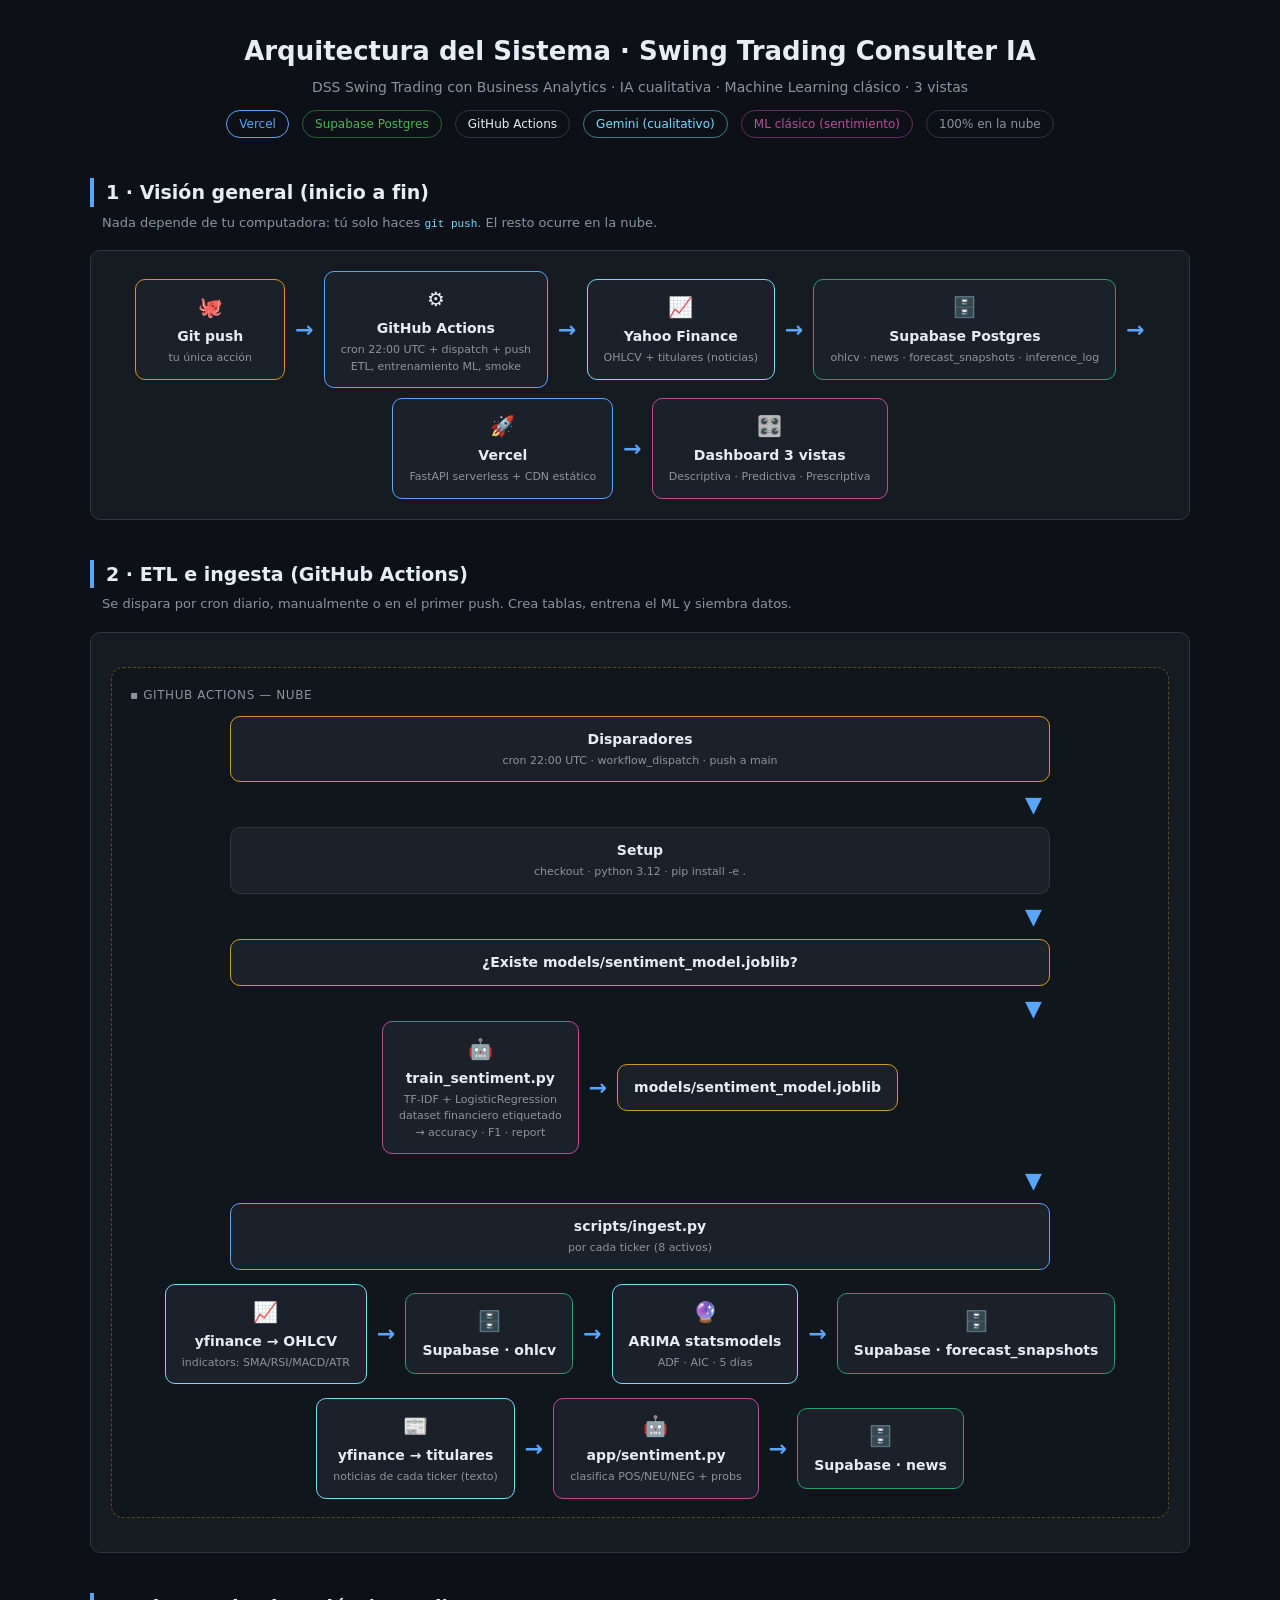
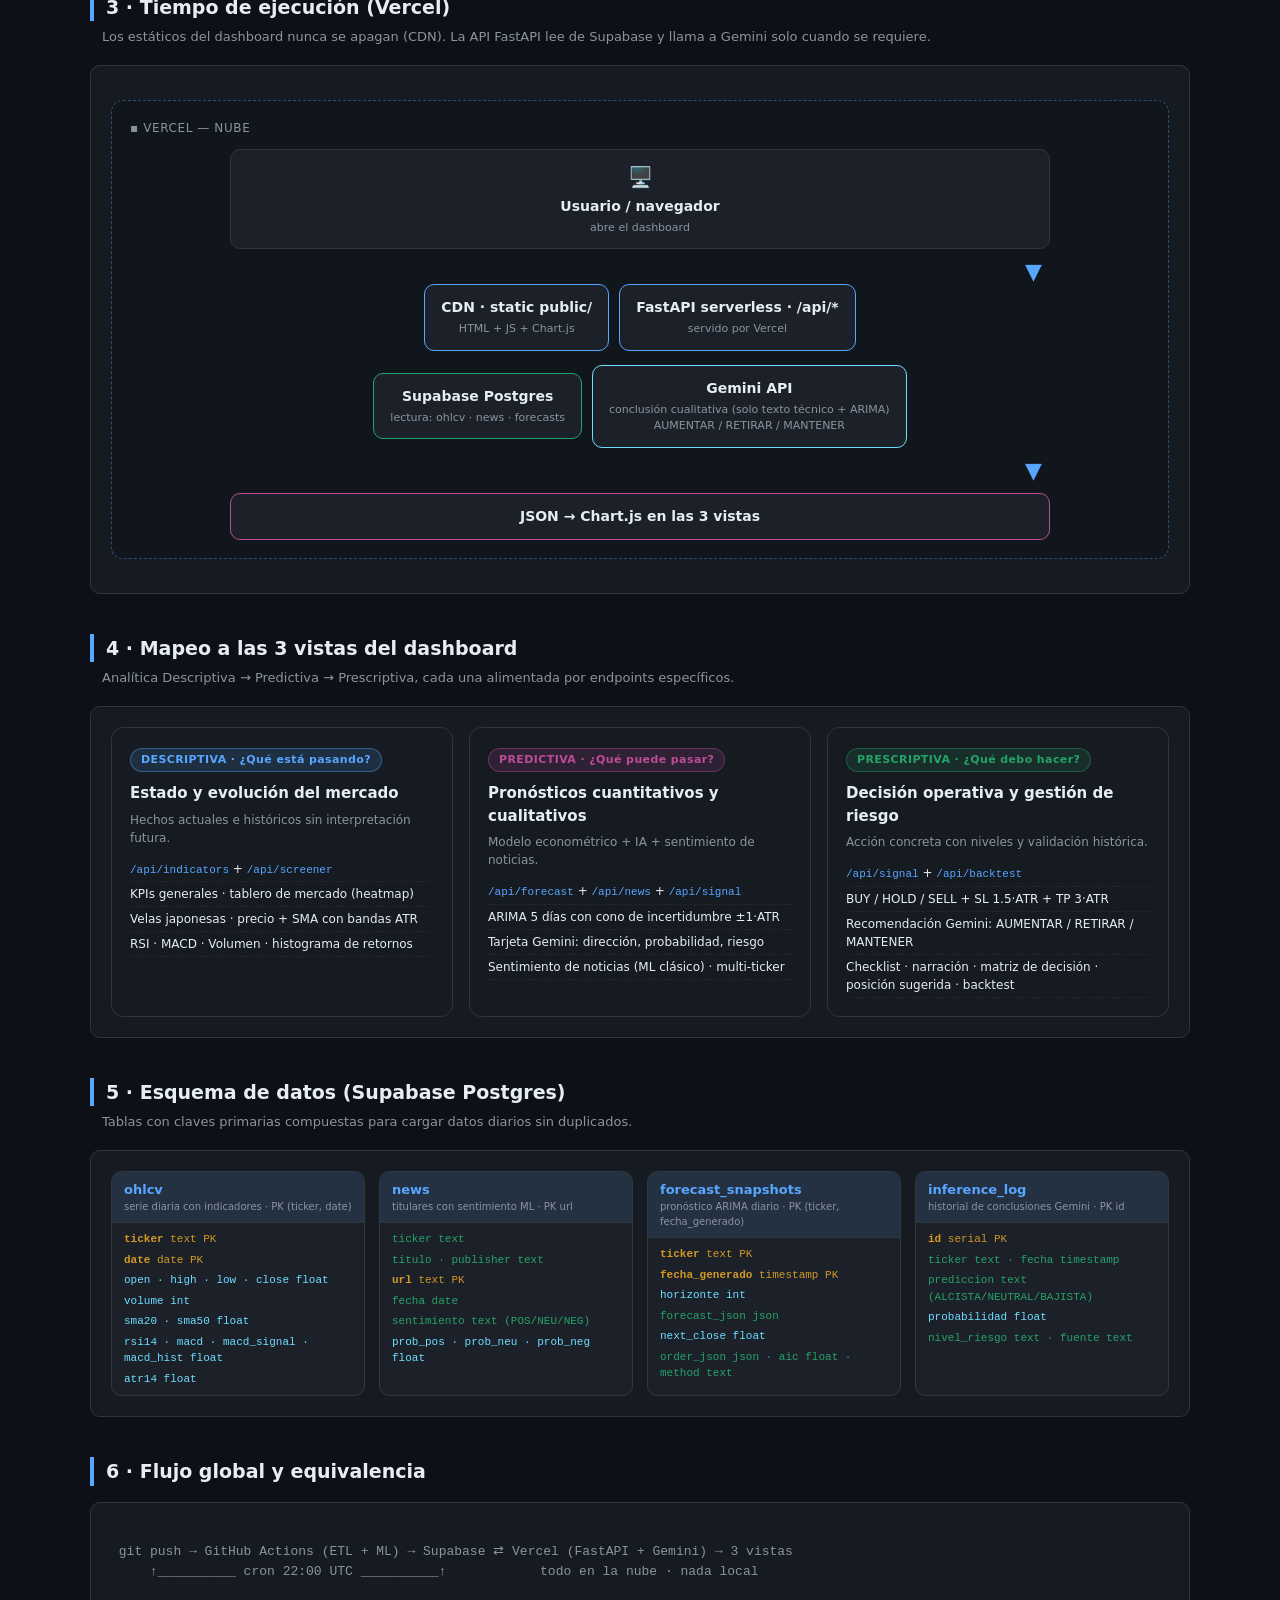
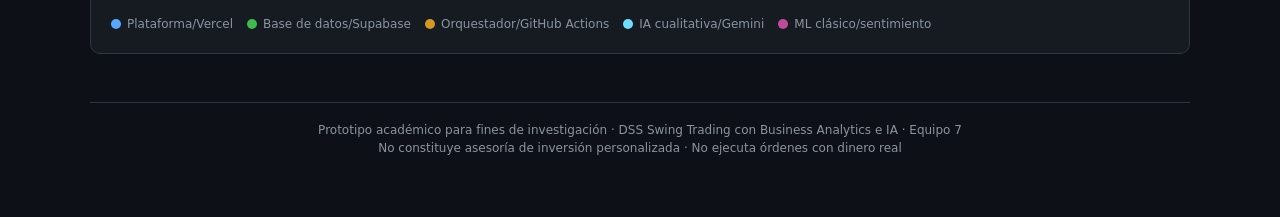
==== docs/arquitectura.html @ 095421c3 "Migracion a nube, etl , sentimiento, panel" ====
<!DOCTYPE html>
<html lang="es">
<head>
<meta charset="UTF-8" />
<meta name="viewport" content="width=device-width, initial-scale=1.0" />
<title>Arquitectura del Sistema · Swing Trading Consulter IA</title>
<style>
  :root {
    --bg: #0d1117;
    --panel: #161b22;
    --panel2: #1c2129;
    --border: #30363d;
    --text: #e6edf3;
    --muted: #8b949e;
    --accent: #58a6ff;
    --green: #26a269;
    --red: #f14c4c;
    --yellow: #d29922;
    --purple: #bc4c9a;
    --cyan: #6fddff;
  }
  * { box-sizing: border-box; margin: 0; padding: 0; }
  body {
    background: var(--bg);
    color: var(--text);
    font-family: "Segoe UI", system-ui, -apple-system, sans-serif;
    line-height: 1.5;
    padding: 32px 20px 60px;
  }
  .wrap { max-width: 1100px; margin: 0 auto; }
  header { text-align: center; margin-bottom: 34px; }
  header h1 { font-size: 26px; color: var(--text); }
  header p { color: var(--muted); font-size: 14px; margin-top: 6px; }
  header .badge-row { margin-top: 12px; }
  .badge {
    display: inline-block; padding: 4px 12px; border-radius: 999px;
    border: 1px solid var(--border); color: var(--muted); font-size: 12px; margin: 0 4px;
  }
  .badge-supabase { border-color: rgba(63,185,80,.5); color: #3fb950; }
  .badge-gh { border-color: var(--border); color: var(--text); }
  .badge-vercel { border-color: var(--accent); color: var(--accent); }
  .badge-gemini { border-color: rgba(111,221,255,.5); color: var(--cyan); }
  .badge-ml { border-color: rgba(188,76,154,.5); color: var(--purple); }

  section { margin-top: 40px; }
  h2 {
    font-size: 19px; color: var(--text); margin-bottom: 6px;
    padding-left: 12px; border-left: 4px solid var(--accent);
  }
  .sub { color: var(--muted); font-size: 13px; margin-bottom: 18px; padding-left: 12px; }

  .card {
    background: var(--panel); border: 1px solid var(--border); border-radius: 10px;
    padding: 20px; margin: 16px 0;
  }

  /* ---------- Nodos de flujo ---------- */
  .flow { display: flex; flex-wrap: wrap; align-items: center; gap: 10px; justify-content: center; }
  .flow.v { flex-direction: column; align-items: stretch; max-width: 820px; margin: 0 auto; }
  .node {
    background: var(--panel2); border: 1px solid var(--border); border-radius: 10px;
    padding: 12px 16px; min-width: 150px; text-align: center;
  }
  .node b { display: block; font-size: 14px; }
  .node small { display: block; color: var(--muted); font-size: 11px; margin-top: 3px; }
  .node .ic { font-size: 20px; display: block; margin-bottom: 4px; }
  .arrow { color: var(--accent); font-size: 22px; font-weight: 700; }
  .arrow.down { writing-mode: vertical-rl; }

  .node.primary { border-color: var(--accent); }
  .node.green { border-color: var(--green); }
  .node.purple { border-color: var(--purple); }
  .node.cyan { border-color: var(--cyan); }
  .node.yellow { border-color: var(--yellow); }

  .box {
    background: rgba(13,17,23,.5); border: 1px dashed var(--border); border-radius: 12px;
    padding: 18px; margin: 14px 0;
  }
  .box .box-label {
    font-size: 12px; text-transform: uppercase; letter-spacing: .6px;
    color: var(--muted); margin-bottom: 12px;
  }
  .box.github { border-color: rgba(210,153,34,.4); }
  .box.vercel { border-color: rgba(88,166,255,.4); }
  .box.supabase { border-color: rgba(63,185,80,.4); }

  /* ---------- Esquema de datos ---------- */
  .schema { display: grid; grid-template-columns: repeat(auto-fit, minmax(240px, 1fr)); gap: 14px; }
  .table {
    background: var(--panel2); border: 1px solid var(--border); border-radius: 10px; overflow: hidden;
  }
  .table .t-head {
    background: rgba(88,166,255,.12); border-bottom: 1px solid var(--border);
    padding: 8px 12px; font-weight: 600; font-size: 13px; color: var(--accent);
  }
  .table .t-head small { color: var(--muted); font-weight: 400; display: block; font-size: 10px; }
  .table .t-body { padding: 6px 12px; font-family: "Cascadia Code", Consolas, monospace; font-size: 11px; }
  .table .t-body div { padding: 2px 0; color: var(--muted); }
  .table .t-body .pk { color: var(--yellow); }
  .table .t-body .num { color: var(--cyan); }
  .table .t-body .txt { color: var(--green); }

  /* ---------- Mapeo 3 vistas ---------- */
  .views { display: grid; grid-template-columns: repeat(auto-fit, minmax(280px, 1fr)); gap: 16px; }
  .view {
    background: var(--panel); border: 1px solid var(--border); border-radius: 12px;
    padding: 18px; position: relative;
  }
  .view .view-tag {
    display: inline-block; padding: 3px 10px; border-radius: 999px;
    font-size: 11px; font-weight: 600; letter-spacing: .4px; margin-bottom: 10px;
  }
  .tag-descr { background: rgba(88,166,255,.15); color: var(--accent); border: 1px solid rgba(88,166,255,.4); }
  .tag-pred { background: rgba(188,76,154,.15); color: var(--purple); border: 1px solid rgba(188,76,154,.4); }
  .tag-pres { background: rgba(38,162,105,.15); color: var(--green); border: 1px solid rgba(38,162,105,.4); }
  .view h3 { font-size: 15px; margin-bottom: 6px; }
  .view p { color: var(--muted); font-size: 12px; }
  .view ul { list-style: none; margin-top: 10px; }
  .view ul li { font-size: 12px; color: var(--text); padding: 3px 0; border-bottom: 1px dashed rgba(48,54,61,.5); }
  .view ul li b { font-family: "Cascadia Code", Consolas, monospace; font-size: 11px; color: var(--accent); font-weight: 500; }

  /* ---------- Leyenda / equilibrio ---------- */
  .legend { display: flex; flex-wrap: wrap; gap: 14px; margin-top: 8px; }
  .legend span { font-size: 12px; color: var(--muted); display: flex; align-items: center; gap: 6px; }
  .dot { width: 10px; height: 10px; border-radius: 50%; display: inline-block; }

  footer { margin-top: 48px; text-align: center; color: var(--muted); font-size: 12px; border-top: 1px solid var(--border); padding-top: 18px; }
  .hint { color: var(--muted); font-size: 12px; }
  .mono { font-family: "Cascadia Code", Consolas, monospace; font-size: 11px; color: var(--cyan); }
</style>
</head>
<body>
<div class="wrap">

  <header>
    <h1>Arquitectura del Sistema · Swing Trading Consulter IA</h1>
    <p>DSS Swing Trading con Business Analytics · IA cualitativa · Machine Learning clásico · 3 vistas</p>
    <div class="badge-row">
      <span class="badge badge-vercel">Vercel</span>
      <span class="badge badge-supabase">Supabase Postgres</span>
      <span class="badge badge-gh">GitHub Actions</span>
      <span class="badge badge-gemini">Gemini (cualitativo)</span>
      <span class="badge badge-ml">ML clásico (sentimiento)</span>
      <span class="badge">100% en la nube</span>
    </div>
  </header>

  <!-- ============ 1 · VISIÓN GENERAL ============ -->
  <section>
    <h2>1 · Visión general (inicio a fin)</h2>
    <p class="sub">Nada depende de tu computadora: tú solo haces <span class="mono">git push</span>. El resto ocurre en la nube.</p>
    <div class="card">
      <div class="flow">
        <div class="node yellow"><span class="ic">🐙</span><b>Git push</b><small>tu única acción</small></div>
        <div class="arrow">→</div>
        <div class="node primary"><span class="ic">⚙️</span><b>GitHub Actions</b><small>cron 22:00 UTC + dispatch + push<br/>ETL, entrenamiento ML, smoke</small></div>
        <div class="arrow">→</div>
        <div class="node cyan"><span class="ic">📈</span><b>Yahoo Finance</b><small>OHLCV + titulares (noticias)</small></div>
        <div class="arrow">→</div>
        <div class="node green"><span class="ic">🗄️</span><b>Supabase Postgres</b><small>ohlcv · news · forecast_snapshots · inference_log</small></div>
        <div class="arrow">→</div>
        <div class="node primary"><span class="ic">🚀</span><b>Vercel</b><small>FastAPI serverless + CDN estático</small></div>
        <div class="arrow">→</div>
        <div class="node purple"><span class="ic">🎛️</span><b>Dashboard 3 vistas</b><small>Descriptiva · Predictiva · Prescriptiva</small></div>
      </div>
    </div>
  </section>

  <!-- ============ 2 · ETL / INGESTA ============ -->
  <section>
    <h2>2 · ETL e ingesta (GitHub Actions)</h2>
    <p class="sub">Se dispara por cron diario, manualmente o en el primer push. Crea tablas, entrena el ML y siembra datos.</p>
    <div class="card">
      <div class="box github">
        <div class="box-label">▪ GitHub Actions — nube</div>
        <div class="flow v">
          <div class="node yellow"><b>Disparadores</b><small>cron 22:00 UTC · workflow_dispatch · push a main</small></div>
          <div class="arrow down">▼</div>
          <div class="node"><b>Setup</b><small>checkout · python 3.12 · pip install -e .</small></div>
          <div class="arrow down">▼</div>
          <div class="node yellow"><b>¿Existe models/sentiment_model.joblib?</b></div>
          <div class="arrow down">▼</div>
        </div>
        <div class="flow">
          <div class="node purple"><span class="ic">🤖</span><b>train_sentiment.py</b><small>TF-IDF + LogisticRegression<br/>dataset financiero etiquetado<br/>→ accuracy · F1 · report</small></div>
          <div class="arrow">→</div>
          <div class="node yellow"><b>models/sentiment_model.joblib</b></div>
        </div>
        <div class="flow v" style="margin-top: 14px;">
          <div class="arrow down">▼</div>
          <div class="node primary"><b>scripts/ingest.py</b><small>por cada ticker (8 activos)</small></div>
        </div>
        <div class="flow" style="margin-top: 14px;">
          <div class="node cyan"><span class="ic">📈</span><b>yfinance → OHLCV</b><small>indicators: SMA/RSI/MACD/ATR</small></div>
          <div class="arrow">→</div>
          <div class="node green"><span class="ic">🗄️</span><b>Supabase · ohlcv</b></div>
          <div class="arrow">→</div>
          <div class="node cyan"><span class="ic">🔮</span><b>ARIMA statsmodels</b><small>ADF · AIC · 5 días</small></div>
          <div class="arrow">→</div>
          <div class="node green"><span class="ic">🗄️</span><b>Supabase · forecast_snapshots</b></div>
        </div>
        <div class="flow" style="margin-top: 14px;">
          <div class="node cyan"><span class="ic">📰</span><b>yfinance → titulares</b><small>noticias de cada ticker (texto)</small></div>
          <div class="arrow">→</div>
          <div class="node purple"><span class="ic">🤖</span><b>app/sentiment.py</b><small>clasifica POS/NEU/NEG + probs</small></div>
          <div class="arrow">→</div>
          <div class="node green"><span class="ic">🗄️</span><b>Supabase · news</b></div>
        </div>
      </div>
    </div>
  </section>

  <!-- ============ 3 · RUNTIME VERCEL ============ -->
  <section>
    <h2>3 · Tiempo de ejecución (Vercel)</h2>
    <p class="sub">Los estáticos del dashboard nunca se apagan (CDN). La API FastAPI lee de Supabase y llama a Gemini solo cuando se requiere.</p>
    <div class="card">
      <div class="box vercel">
        <div class="box-label">▪ Vercel — nube</div>
        <div class="flow v">
          <div class="node"><span class="ic">🖥️</span><b>Usuario / navegador</b><small>abre el dashboard</small></div>
          <div class="arrow down">▼</div>
        </div>
        <div class="flow">
          <div class="node primary"><b>CDN · static public/</b><small>HTML + JS + Chart.js</small></div>
          <div class="node primary"><b>FastAPI serverless · /api/*</b><small>servido por Vercel</small></div>
        </div>
        <div class="flow" style="margin-top: 14px;">
          <div class="node green"><b>Supabase Postgres</b><small>lectura: ohlcv · news · forecasts</small></div>
          <div class="node cyan"><b>Gemini API</b><small>conclusión cualitativa (solo texto técnico + ARIMA)<br/>AUMENTAR / RETIRAR / MANTENER</small></div>
        </div>
        <div class="flow v" style="margin-top: 10px;">
          <div class="arrow down">▼</div>
          <div class="node purple"><b>JSON → Chart.js en las 3 vistas</b></div>
        </div>
      </div>
    </div>
  </section>

  <!-- ============ 4 · MAPEO 3 VISTAS ============ -->
  <section>
    <h2>4 · Mapeo a las 3 vistas del dashboard</h2>
    <p class="sub">Analítica Descriptiva → Predictiva → Prescriptiva, cada una alimentada por endpoints específicos.</p>
    <div class="card">
      <div class="views">
        <div class="view">
          <span class="view-tag tag-descr">DESCRIPTIVA · ¿Qué está pasando?</span>
          <h3>Estado y evolución del mercado</h3>
          <p>Hechos actuales e históricos sin interpretación futura.</p>
          <ul>
            <li><b>/api/indicators</b> + <b>/api/screener</b></li>
            <li>KPIs generales · tablero de mercado (heatmap)</li>
            <li>Velas japonesas · precio + SMA con bandas ATR</li>
            <li>RSI · MACD · Volumen · histograma de retornos</li>
          </ul>
        </div>
        <div class="view">
          <span class="view-tag tag-pred">PREDICTIVA · ¿Qué puede pasar?</span>
          <h3>Pronósticos cuantitativos y cualitativos</h3>
          <p>Modelo econométrico + IA + sentimiento de noticias.</p>
          <ul>
            <li><b>/api/forecast</b> + <b>/api/news</b> + <b>/api/signal</b></li>
            <li>ARIMA 5 días con cono de incertidumbre ±1·ATR</li>
            <li>Tarjeta Gemini: dirección, probabilidad, riesgo</li>
            <li>Sentimiento de noticias (ML clásico) · multi-ticker</li>
          </ul>
        </div>
        <div class="view">
          <span class="view-tag tag-pres">PRESCRIPTIVA · ¿Qué debo hacer?</span>
          <h3>Decisión operativa y gestión de riesgo</h3>
          <p>Acción concreta con niveles y validación histórica.</p>
          <ul>
            <li><b>/api/signal</b> + <b>/api/backtest</b></li>
            <li>BUY / HOLD / SELL + SL 1.5·ATR + TP 3·ATR</li>
            <li>Recomendación Gemini: AUMENTAR / RETIRAR / MANTENER</li>
            <li>Checklist · narración · matriz de decisión · posición sugerida · backtest</li>
          </ul>
        </div>
      </div>
    </div>
  </section>

  <!-- ============ 5 · ESQUEMA DE DATOS ============ -->
  <section>
    <h2>5 · Esquema de datos (Supabase Postgres)</h2>
    <p class="sub">Tablas con claves primarias compuestas para cargar datos diarios sin duplicados.</p>
    <div class="card">
      <div class="schema">
        <div class="table">
          <div class="t-head">ohlcv<small>serie diaria con indicadores · PK (ticker, date)</small></div>
          <div class="t-body">
            <div class="pk"><b>ticker</b> text PK</div>
            <div class="pk"><b>date</b> date PK</div>
            <div class="num">open · high · low · close float</div>
            <div class="num">volume int</div>
            <div class="num">sma20 · sma50 float</div>
            <div class="num">rsi14 · macd · macd_signal · macd_hist float</div>
            <div class="num">atr14 float</div>
          </div>
        </div>
        <div class="table">
          <div class="t-head">news<small>titulares con sentimiento ML · PK url</small></div>
          <div class="t-body">
            <div class="txt">ticker text</div>
            <div class="txt">titulo · publisher text</div>
            <div class="pk"><b>url</b> text PK</div>
            <div class="txt">fecha date</div>
            <div class="txt">sentimiento text (POS/NEU/NEG)</div>
            <div class="num">prob_pos · prob_neu · prob_neg float</div>
          </div>
        </div>
        <div class="table">
          <div class="t-head">forecast_snapshots<small>pronóstico ARIMA diario · PK (ticker, fecha_generado)</small></div>
          <div class="t-body">
            <div class="pk"><b>ticker</b> text PK</div>
            <div class="pk"><b>fecha_generado</b> timestamp PK</div>
            <div class="num">horizonte int</div>
            <div class="txt">forecast_json json</div>
            <div class="num">next_close float</div>
            <div class="txt">order_json json · aic float · method text</div>
          </div>
        </div>
        <div class="table">
          <div class="t-head">inference_log<small>historial de conclusiones Gemini · PK id</small></div>
          <div class="t-body">
            <div class="pk"><b>id</b> serial PK</div>
            <div class="txt">ticker text · fecha timestamp</div>
            <div class="txt">prediccion text (ALCISTA/NEUTRAL/BAJISTA)</div>
            <div class="num">probabilidad float</div>
            <div class="txt">nivel_riesgo text · fuente text</div>
          </div>
        </div>
      </div>
    </div>
  </section>

  <!-- ============ 6 · FLUJO GLOBAL ============ -->
  <section>
    <h2>6 · Flujo global y equivalencia</h2>
    <div class="card">
      <div style="font-family:'Cascadia Code',Consolas,monospace; font-size:13px; color:var(--muted); white-space:pre; overflow-x:auto;">
 git push → GitHub Actions (ETL + ML) → Supabase ⇄ Vercel (FastAPI + Gemini) → 3 vistas
     ↑__________ cron 22:00 UTC __________↑            todo en la nube · nada local
      </div>
      <div class="legend" style="margin-top: 14px;">
        <span><span class="dot" style="background:var(--accent)"></span> Plataforma/Vercel</span>
        <span><span class="dot" style="background:#3fb950"></span> Base de datos/Supabase</span>
        <span><span class="dot" style="background:var(--yellow)"></span> Orquestador/GitHub Actions</span>
        <span><span class="dot" style="background:var(--cyan)"></span> IA cualitativa/Gemini</span>
        <span><span class="dot" style="background:var(--purple)"></span> ML clásico/sentimiento</span>
      </div>
    </div>
  </section>

  <footer>
    Prototipo académico para fines de investigación · DSS Swing Trading con Business Analytics e IA · Equipo 7<br/>
    No constituye asesoría de inversión personalizada · No ejecuta órdenes con dinero real
  </footer>

</div>
</body>
</html>
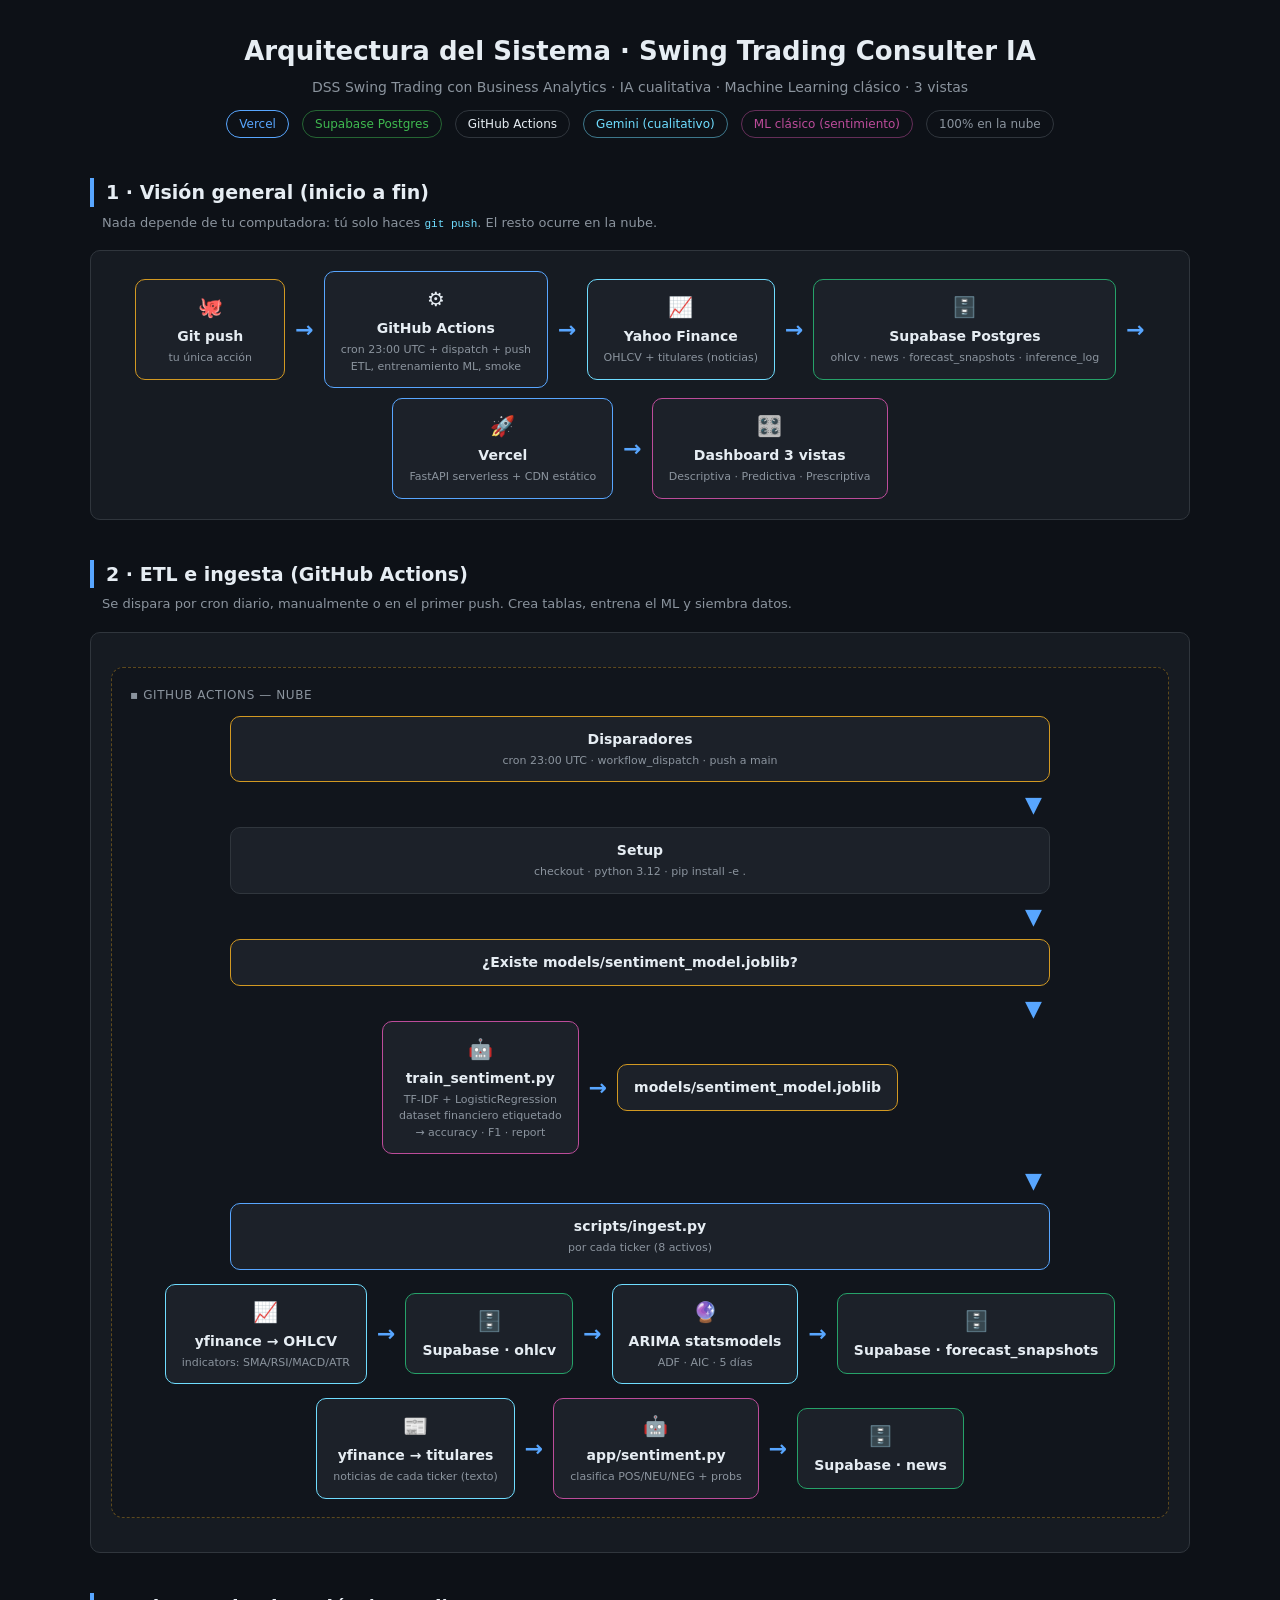
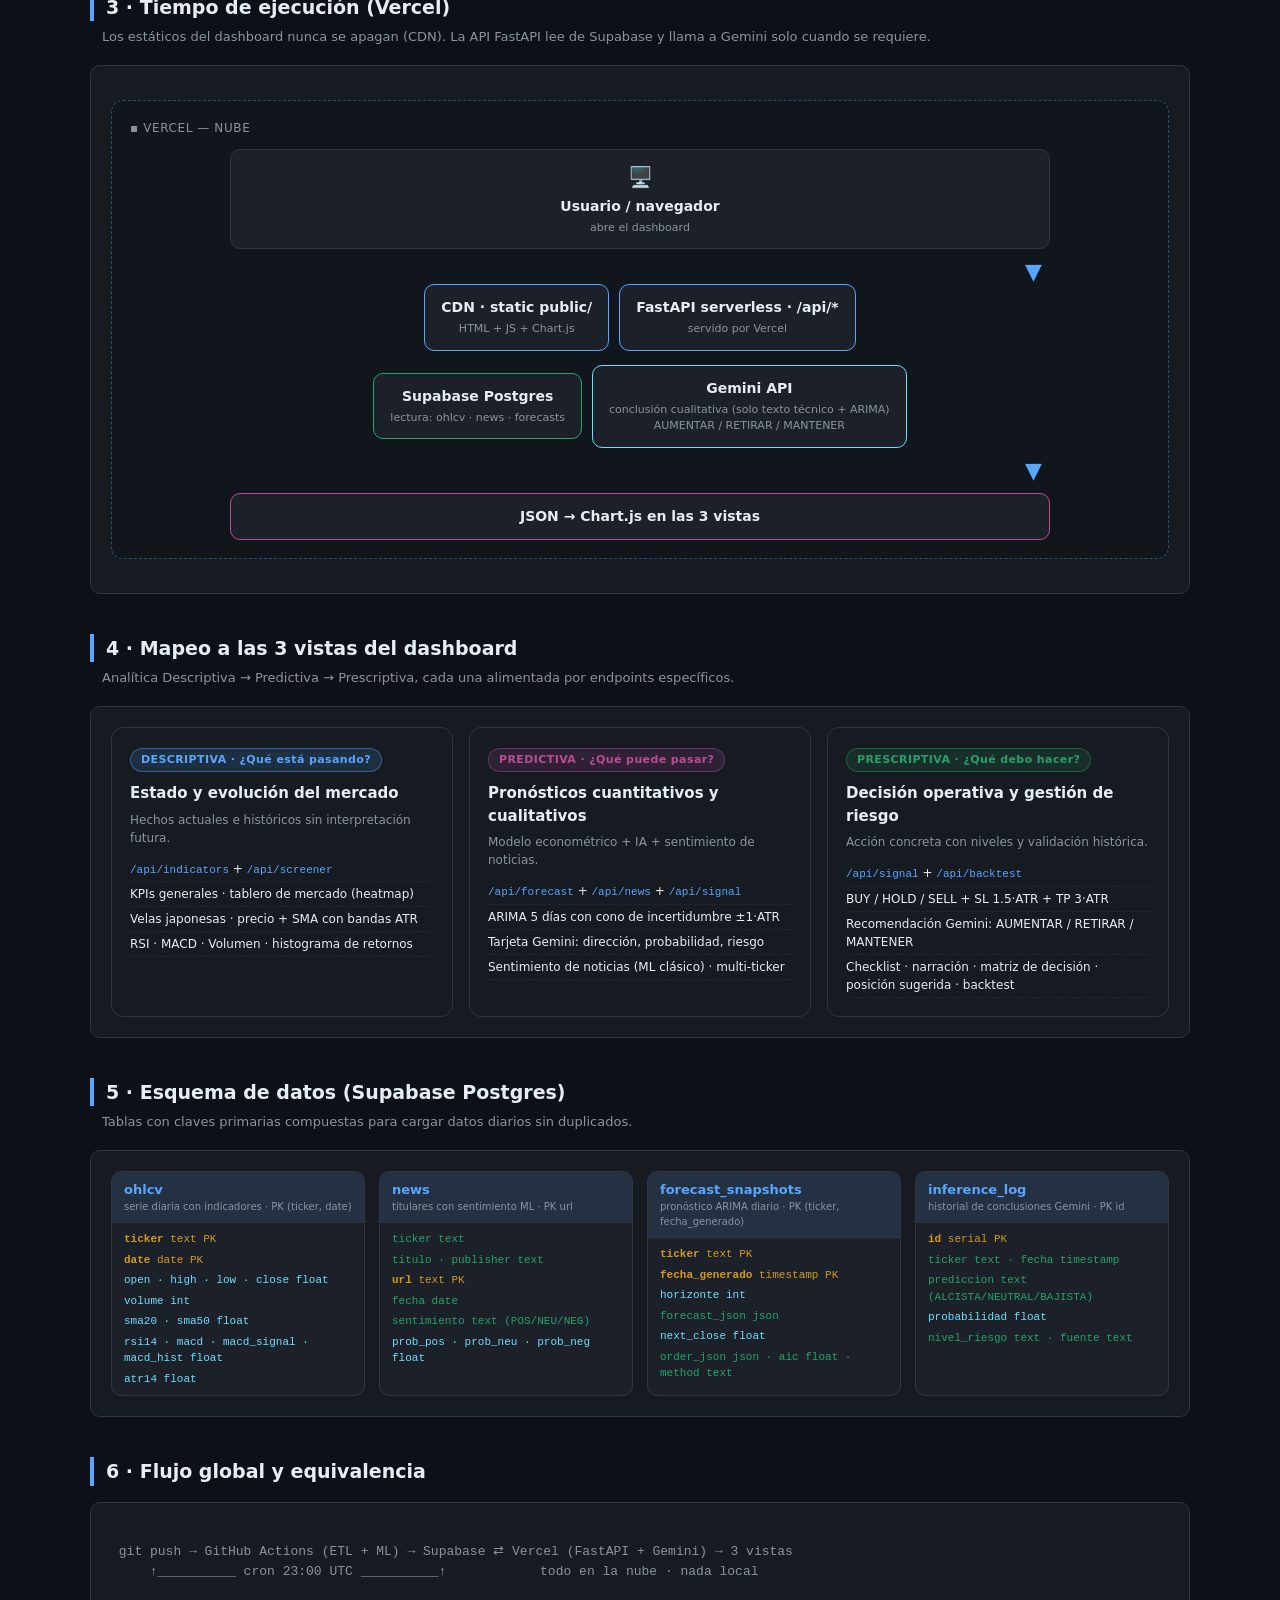
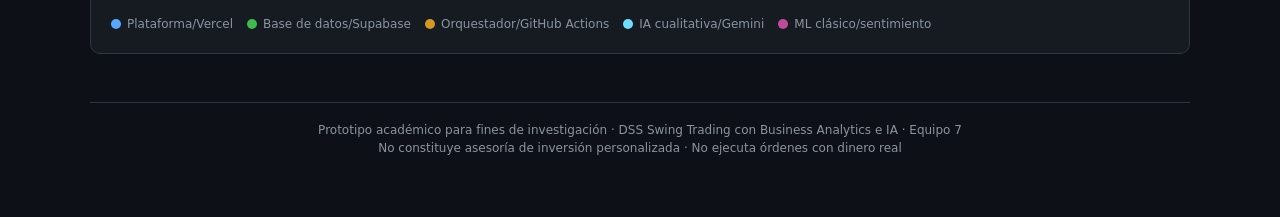
==== commit a6348c8d: "docs: README, guias y arquitectura" ====
--- a/docs/arquitectura.html
+++ b/docs/arquitectura.html
@@ -154,7 +154,7 @@
       <div class="flow">
         <div class="node yellow"><span class="ic">🐙</span><b>Git push</b><small>tu única acción</small></div>
         <div class="arrow">→</div>
-        <div class="node primary"><span class="ic">⚙️</span><b>GitHub Actions</b><small>cron 22:00 UTC + dispatch + push<br/>ETL, entrenamiento ML, smoke</small></div>
+        <div class="node primary"><span class="ic">⚙️</span><b>GitHub Actions</b><small>cron 23:00 UTC + dispatch + push<br/>ETL, entrenamiento ML, smoke</small></div>
         <div class="arrow">→</div>
         <div class="node cyan"><span class="ic">📈</span><b>Yahoo Finance</b><small>OHLCV + titulares (noticias)</small></div>
         <div class="arrow">→</div>
@@ -175,7 +175,7 @@
       <div class="box github">
         <div class="box-label">▪ GitHub Actions — nube</div>
         <div class="flow v">
-          <div class="node yellow"><b>Disparadores</b><small>cron 22:00 UTC · workflow_dispatch · push a main</small></div>
+          <div class="node yellow"><b>Disparadores</b><small>cron 23:00 UTC · workflow_dispatch · push a main</small></div>
           <div class="arrow down">▼</div>
           <div class="node"><b>Setup</b><small>checkout · python 3.12 · pip install -e .</small></div>
           <div class="arrow down">▼</div>
@@ -341,7 +341,7 @@
     <div class="card">
       <div style="font-family:'Cascadia Code',Consolas,monospace; font-size:13px; color:var(--muted); white-space:pre; overflow-x:auto;">
  git push → GitHub Actions (ETL + ML) → Supabase ⇄ Vercel (FastAPI + Gemini) → 3 vistas
-     ↑__________ cron 22:00 UTC __________↑            todo en la nube · nada local
+     ↑__________ cron 23:00 UTC __________↑            todo en la nube · nada local
       </div>
       <div class="legend" style="margin-top: 14px;">
         <span><span class="dot" style="background:var(--accent)"></span> Plataforma/Vercel</span>
